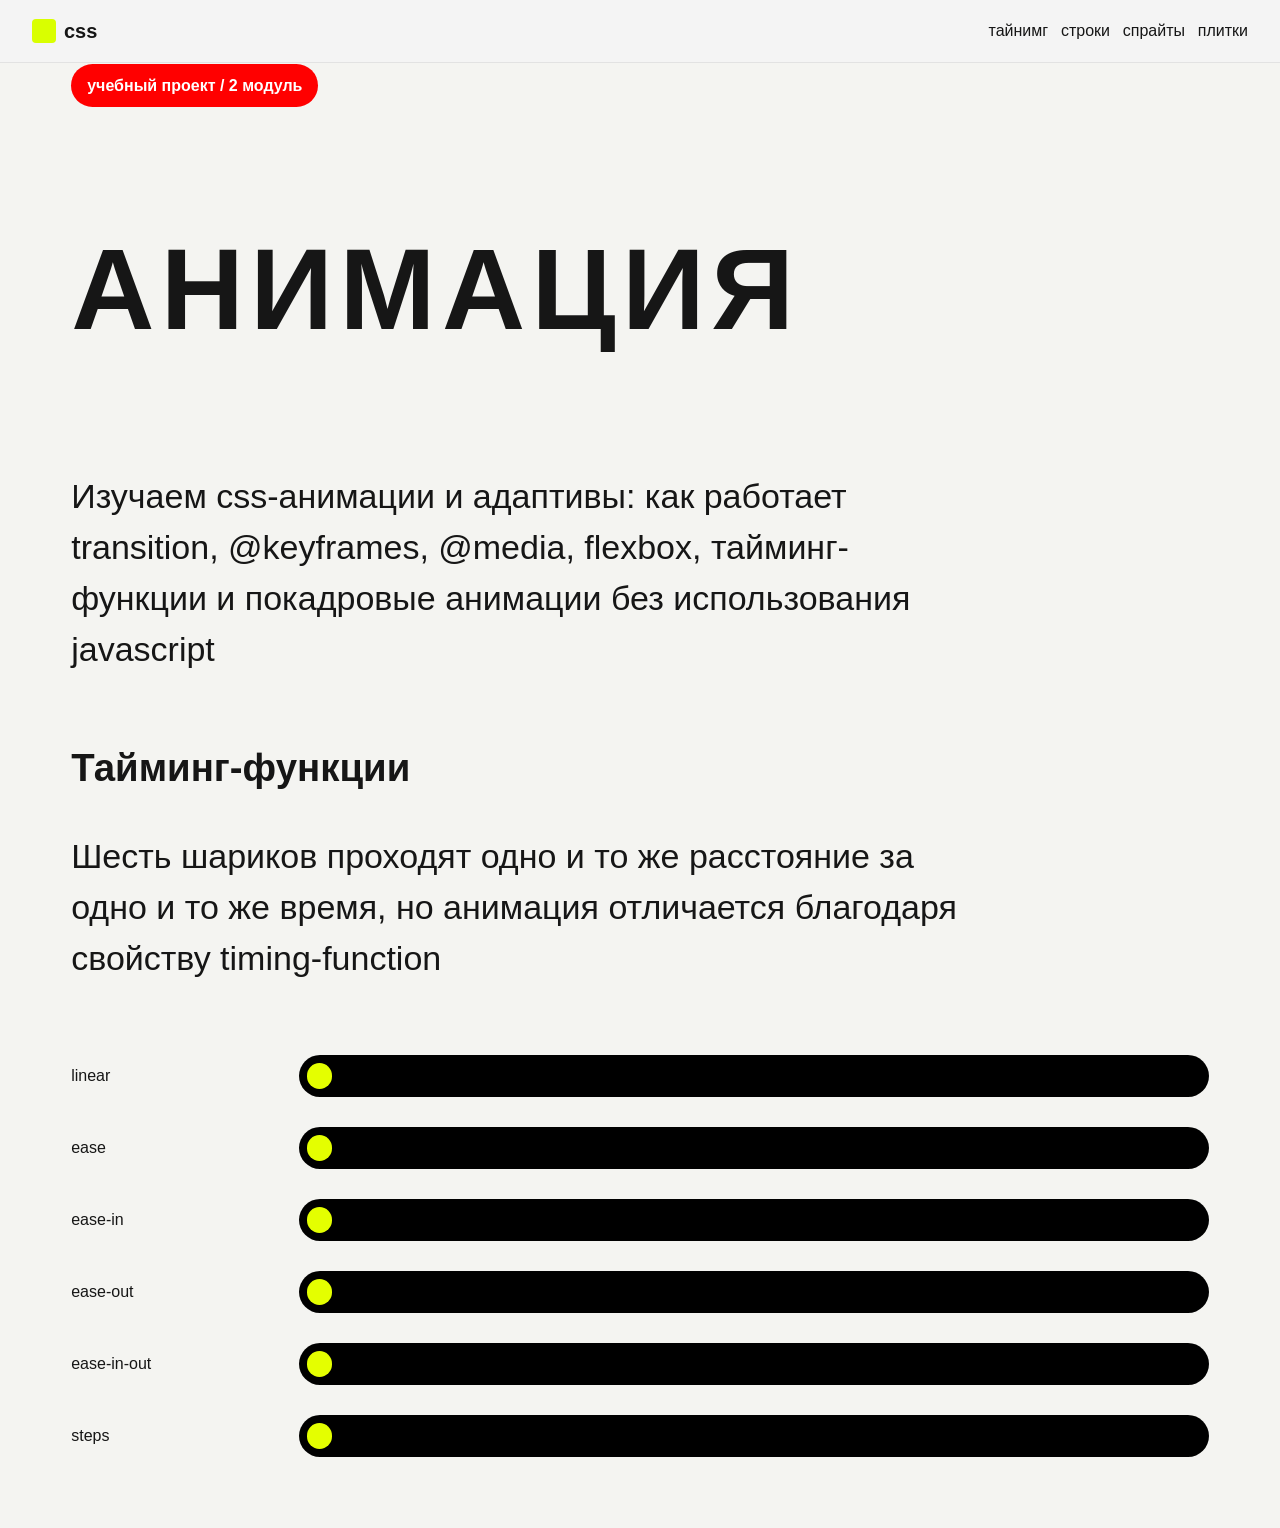
==== 2 модуль/index.html @ 00a6deee "работаем со вторым модулем" ====
<!doctype html>
<html lang="en">
  <head>
    <meta charset="UTF-8" />
    <meta name="viewport" content="width=device-width, initial-scale=1.0" />
    <title>CSS-анимации и адаптив</title>
    <link rel="stylesheet" href="stylesheets/style.css" />
  </head>

  <body>
    <header>
      <a href="#top" class="logo">
        <span class="logo_mark"></span>
        <span class="logo_text">css</span>
      </a>

      <nav class="menu">
        <a href="" class="menu_link">тайнимг</a>
        <a href="" class="menu_link">строки</a>
        <a href="" class="menu_link">спрайты</a>
        <a href="" class="menu_link">плитки</a>
        <!-- */ a.menu_link*4 /* -->
      </nav>
    </header>
    <!-- /*обозначает шапку сайта*/ -->
    <main>
      <section id="hero">
        <p class="hero_eyebrow">учебный проект / 2 модуль</p>
        <h1 class="hero_title">
          <span class="hero_letter">а</span>
          <span class="hero_letter">н</span>
          <span class="hero_letter">и</span>
          <span class="hero_letter">м</span>
          <span class="hero_letter">а</span>
          <span class="hero_letter">ц</span>
          <span class="hero_letter">и</span>
          <span class="hero_letter">я</span>
        </h1>
        <p class="section_lead">
          Изучаем css-анимации и адаптивы: как работает transition, @keyframes,
          @media, flexbox, тайминг-функции и покадровые анимации без
          использования javascript
        </p>
      </section>

      <section id="timing">
        <h2 class="section_title">Тайминг-функции</h2>
        <p class="section_lead">
          Шесть шариков проходят одно и то же расстояние за одно и то же время,
          но анимация отличается благодаря свойству timing-function
        </p>
        <div class="timing">
          <div class="timing_row">
            <p class="timing_label">linear</p>
            <div class="timing_track">
              <span class="timing_item linear"> </span
              ><span class="timing_ball"></span>
            </div>
          </div>

          <div class="timing_row">
            <p class="timing_label">ease</p>
            <div class="timing_track">
              <span class="timing_item ease"> </span
              ><span class="timing_ball"></span>
            </div>
          </div>

          <div class="timing_row">
            <p class="timing_label">ease-in</p>
            <div class="timing_track">
              <span class="timing_item ease-in"> </span
              ><span class="timing_ball"></span>
            </div>
          </div>

          <div class="timing_row">
            <p class="timing_label">ease-out</p>
            <div class="timing_track">
              <span class="timing_item ease-out"> </span
              ><span class="timing_ball"></span>
            </div>
          </div>

          <div class="timing_row">
            <p class="timing_label">ease-in-out</p>
            <div class="timing_track">
              <span class="timing_item ease-in-out"> </span
              ><span class="timing_ball"></span>
            </div>
          </div>

          <div class="timing_row">
            <p class="timing_label">steps</p>
            <div class="timing_track">
              <span class="timing_item steps"> </span
              ><span class="timing_ball"></span>
            </div>
          </div>
        </div>
      </section>
    </main>
  </body>
</html>
---- 2 модуль/stylesheets/style.css ----
@import "reset.css";
/* @import url(); */
@import "layout.css";
@import "animation.css";
@import "adaptive.css";
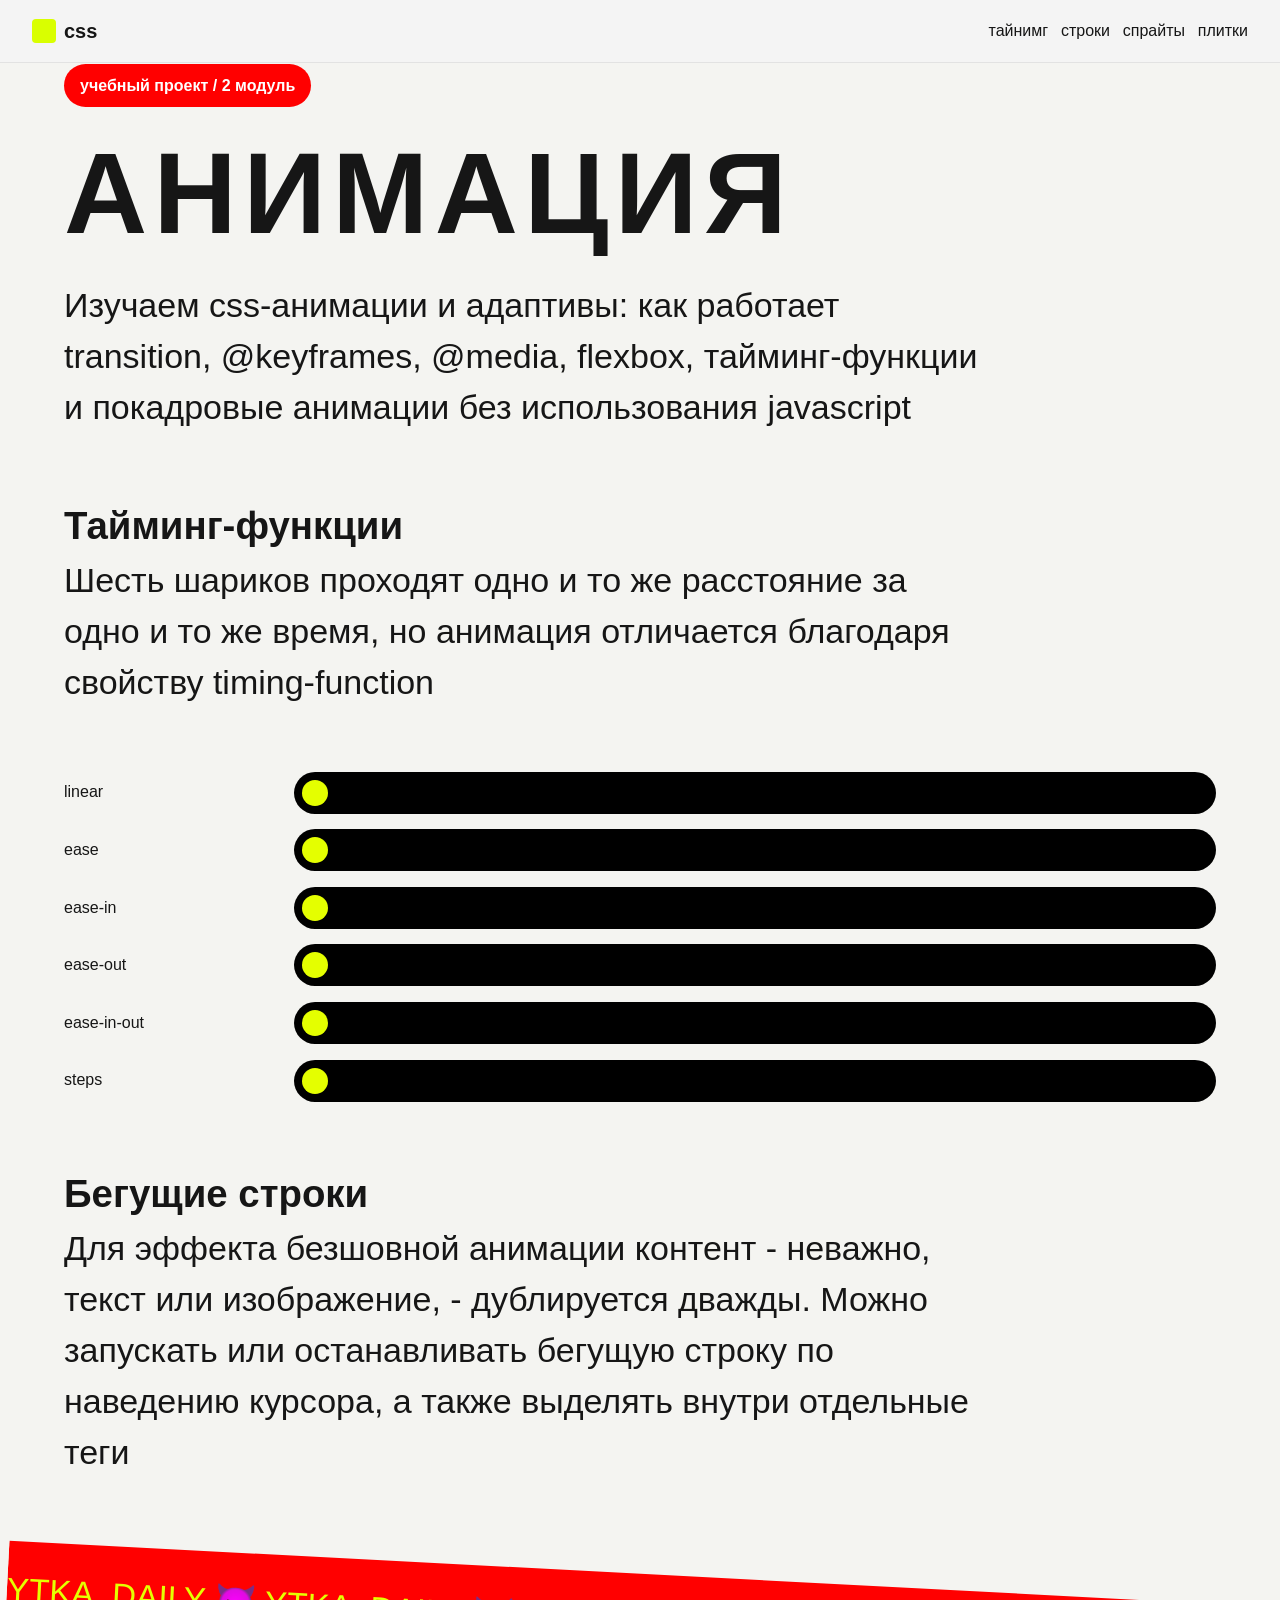
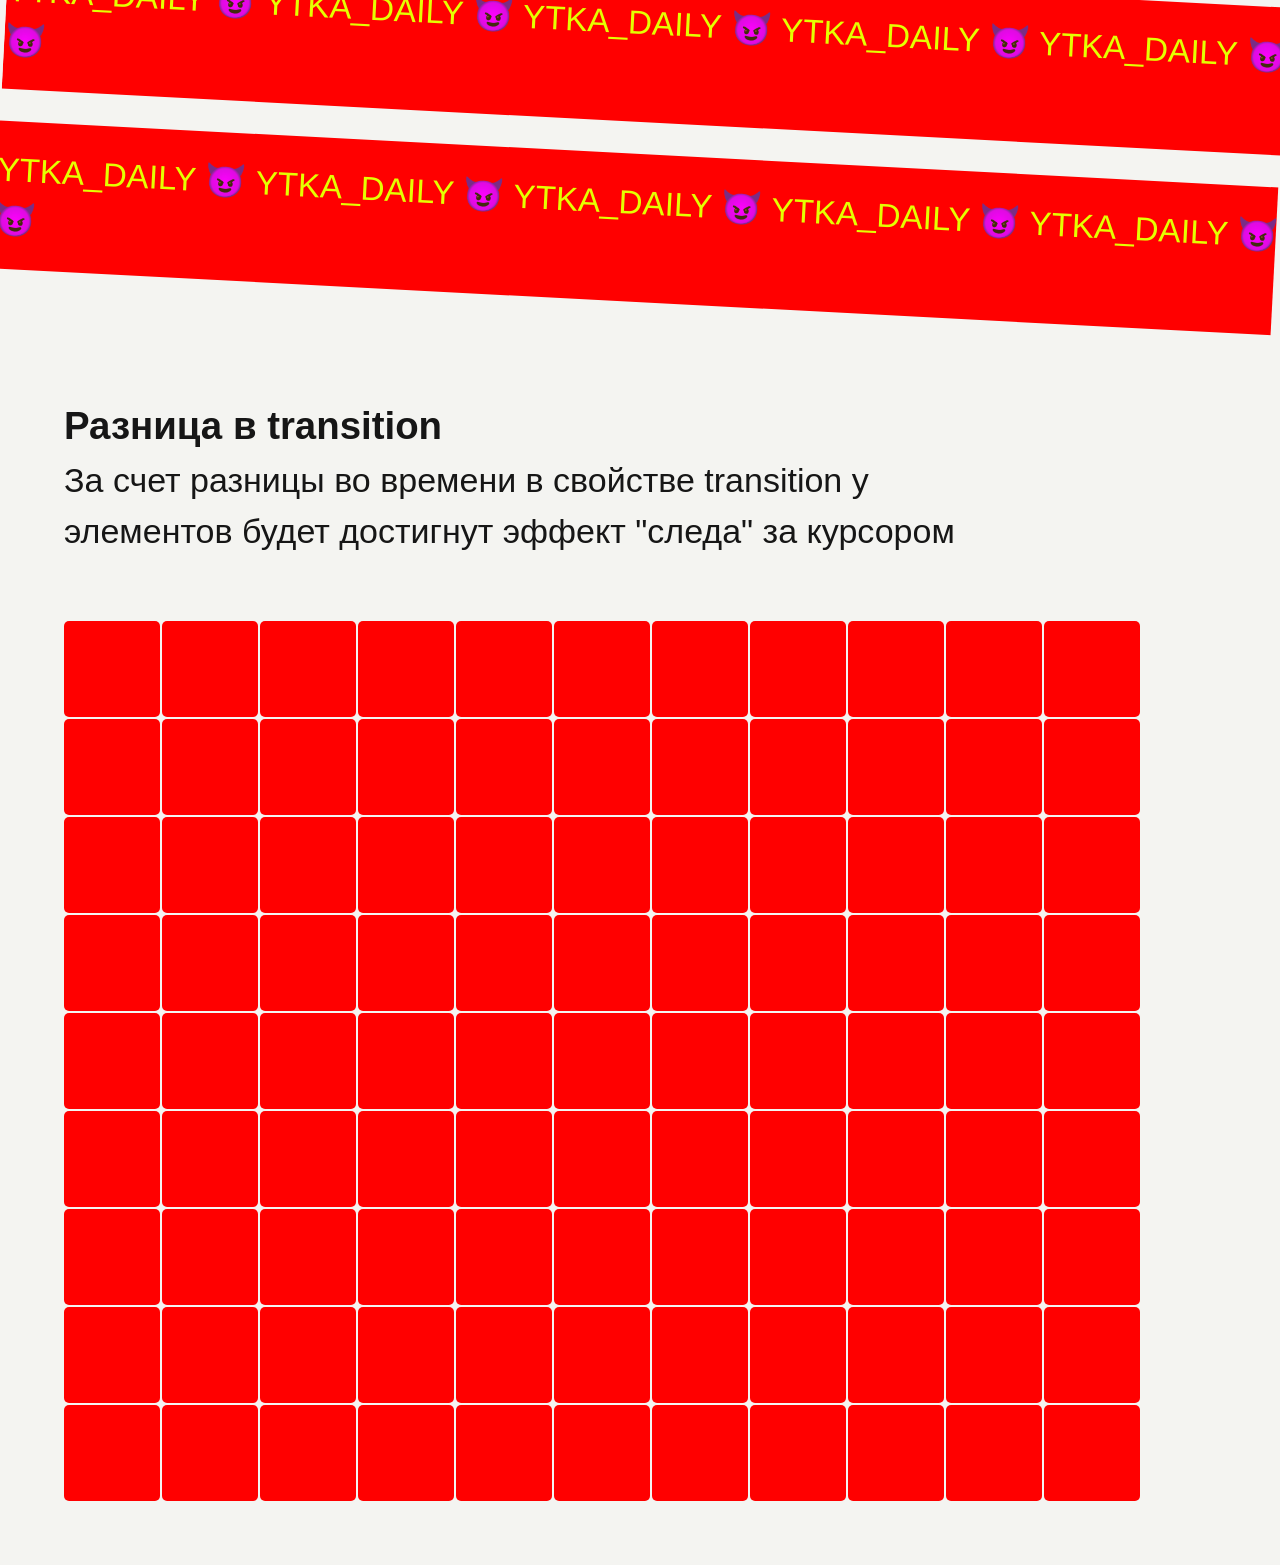
==== commit 1e7d2a83: "анимаций прикольных поделали. Бегущая строка и плитки-квадратики" ====
--- a/2 модуль/index.html
+++ b/2 модуль/index.html
@@ -99,6 +99,90 @@
           </div>
         </div>
       </section>
+
+      <section id="marquee">
+        <h2 class="section_title">Бегущие строки</h2>
+        <p class="section_lead">
+          Для эффекта безшовной анимации контент - неважно, текст или
+          изображение, - дублируется дважды. Можно запускать или останавливать
+          бегущую строку по наведению курсора, а также выделять внутри отдельные
+          теги
+        </p>
+      </section>
+
+      <div class="marquee">
+        <p class="marquee_row">
+          YTKA_DAILY 😈 YTKA_DAILY 😈 YTKA_DAILY 😈 YTKA_DAILY 😈 YTKA_DAILY 😈
+          YTKA_DAILY 😈 YTKA_DAILY 😈 YTKA_DAILY 😈 YTKA_DAILY 😈 YTKA_DAILY 😈
+        </p>
+        <p class="marquee_row marquee_row--reverse">
+          YTKA_DAILY 😈 YTKA_DAILY 😈 YTKA_DAILY 😈 YTKA_DAILY 😈 YTKA_DAILY 😈
+          YTKA_DAILY 😈 YTKA_DAILY 😈 YTKA_DAILY 😈 YTKA_DAILY 😈 YTKA_DAILY 😈
+        </p>
+      </div>
+
+      <section></section>
+
+      <section id="tiles">
+        <h2 class="section_title">Разница в transition</h2>
+        <p class="section_lead">
+          За счет разницы во времени в свойстве transition у элементов будет
+          достигнут эффект "следа" за курсором
+        </p>
+
+        <div class="tiles">
+          <span class="tile"></span><span class="tile"></span
+          ><span class="tile"></span><span class="tile"></span
+          ><span class="tile"></span><span class="tile"></span
+          ><span class="tile"></span><span class="tile"></span
+          ><span class="tile"></span><span class="tile"></span
+          ><span class="tile"></span><span class="tile"></span
+          ><span class="tile"></span><span class="tile"></span
+          ><span class="tile"></span><span class="tile"></span
+          ><span class="tile"></span><span class="tile"></span
+          ><span class="tile"></span><span class="tile"></span
+          ><span class="tile"></span><span class="tile"></span
+          ><span class="tile"></span><span class="tile"></span
+          ><span class="tile"></span><span class="tile"></span
+          ><span class="tile"></span><span class="tile"></span
+          ><span class="tile"></span><span class="tile"></span
+          ><span class="tile"></span><span class="tile"></span
+          ><span class="tile"></span><span class="tile"></span
+          ><span class="tile"></span><span class="tile"></span
+          ><span class="tile"></span><span class="tile"></span
+          ><span class="tile"></span><span class="tile"></span
+          ><span class="tile"></span><span class="tile"></span
+          ><span class="tile"></span><span class="tile"></span
+          ><span class="tile"></span><span class="tile"></span
+          ><span class="tile"></span><span class="tile"></span
+          ><span class="tile"></span><span class="tile"></span
+          ><span class="tile"></span><span class="tile"></span
+          ><span class="tile"></span><span class="tile"></span
+          ><span class="tile"></span><span class="tile"></span
+          ><span class="tile"></span><span class="tile"></span
+          ><span class="tile"></span><span class="tile"></span
+          ><span class="tile"></span><span class="tile"></span
+          ><span class="tile"></span><span class="tile"></span
+          ><span class="tile"></span><span class="tile"></span
+          ><span class="tile"></span><span class="tile"></span
+          ><span class="tile"></span><span class="tile"></span
+          ><span class="tile"></span><span class="tile"></span
+          ><span class="tile"></span><span class="tile"></span
+          ><span class="tile"></span><span class="tile"></span
+          ><span class="tile"></span><span class="tile"></span
+          ><span class="tile"></span><span class="tile"></span
+          ><span class="tile"></span><span class="tile"></span
+          ><span class="tile"></span><span class="tile"></span
+          ><span class="tile"></span><span class="tile"></span
+          ><span class="tile"></span><span class="tile"></span
+          ><span class="tile"></span><span class="tile"></span
+          ><span class="tile"></span><span class="tile"></span
+          ><span class="tile"></span><span class="tile"></span
+          ><span class="tile"></span><span class="tile"></span>
+          <span class="tile"></span><span class="tile"></span>
+          <span class="tile"></span>
+        </div>
+      </section>
     </main>
   </body>
 </html>
